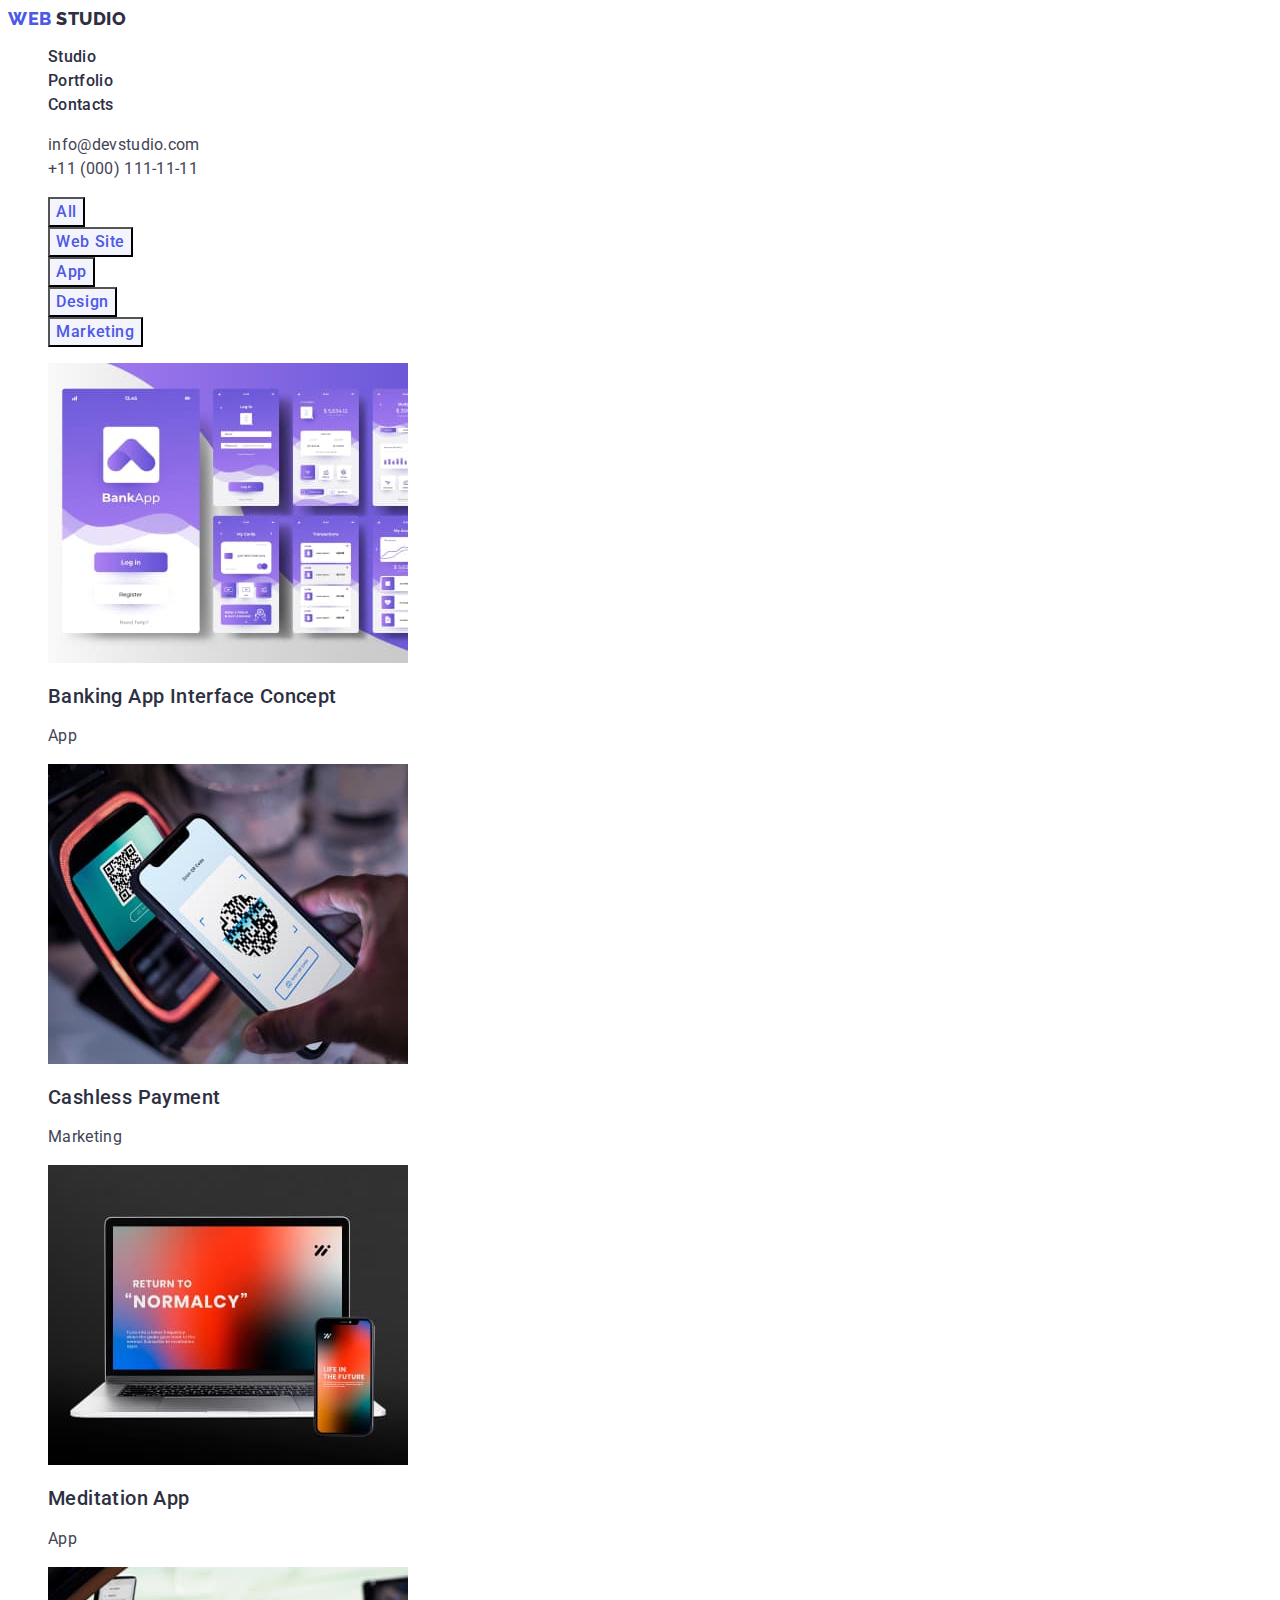
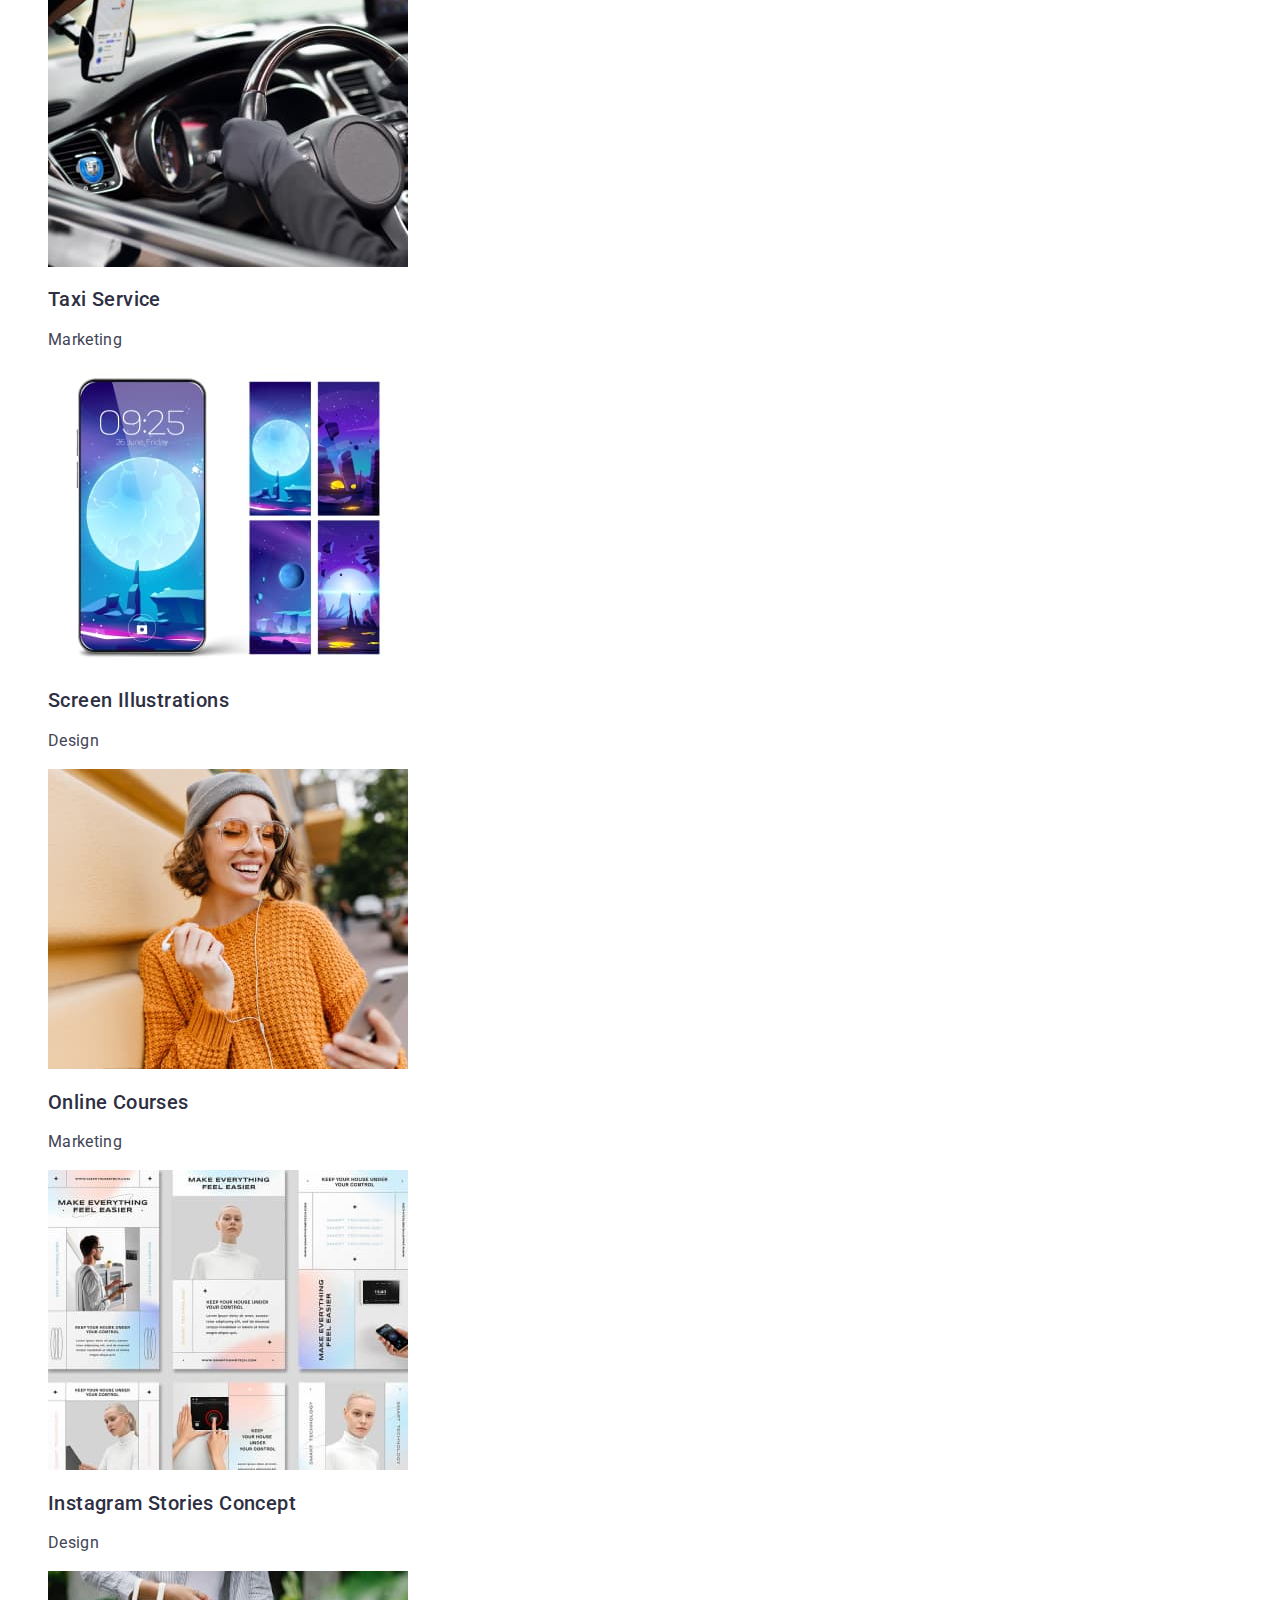
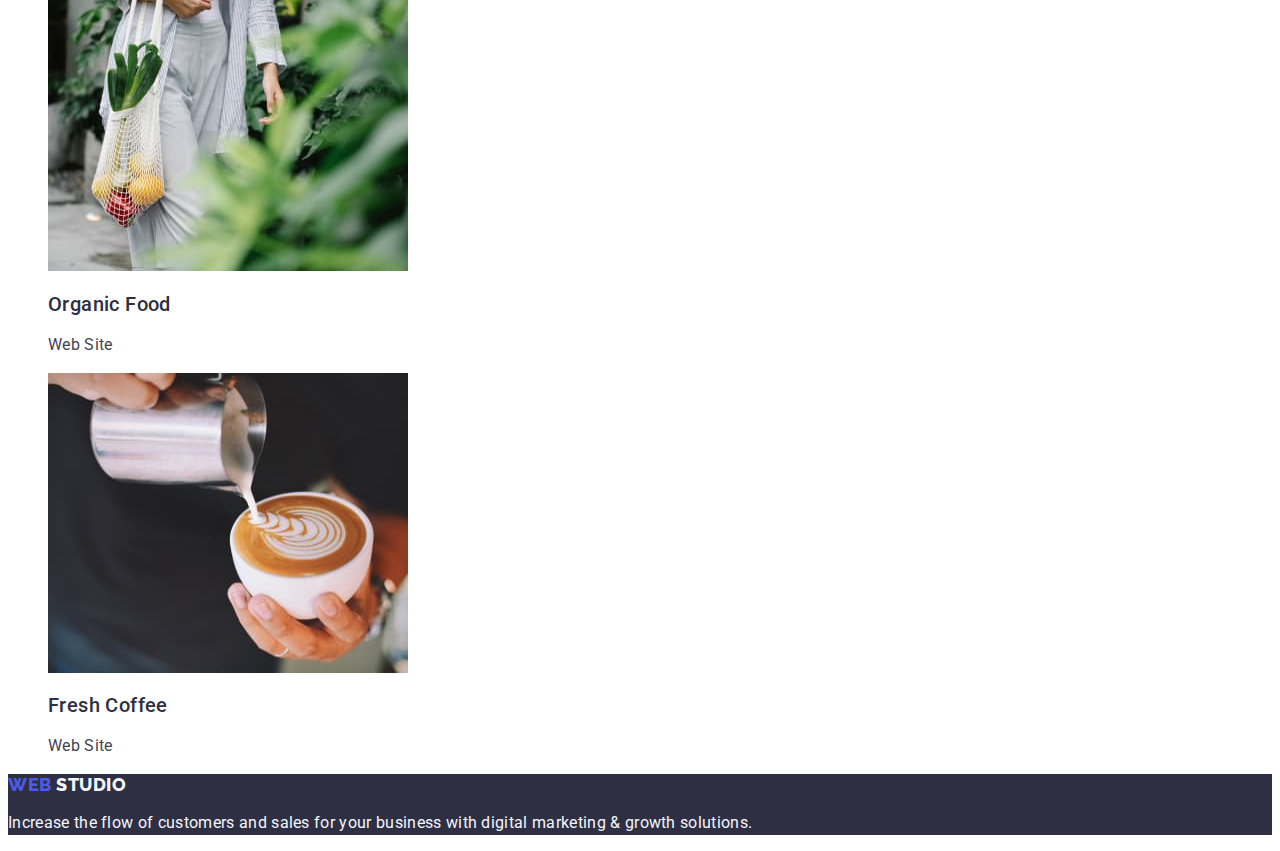
==== portfolio.html @ 983f48d8 "Initial commit" ====
<!DOCTYPE html>
<html lang="en">
<head>
    <meta charset="UTF-8">
    <meta http-equiv="X-UA-Compatible" content="IE=edge">
    <meta name="viewport" content="width=device-width, initial-scale=1.0">
    <title>Portfolio</title>
    <link rel="stylesheet" href="./css/styles.css">
    <link rel="preconnect" href="https://fonts.googleapis.com">
    <link rel="preconnect" href="https://fonts.gstatic.com" crossorigin>
    <link
        href="https://fonts.googleapis.com/css2?family=Raleway:wght@800&family=Roboto:wght@400;500;700;900&display=swap"
        rel="stylesheet">
</head>
<body>
    <header class="header">
        <nav>
            <a href="./index.html" class="logo link">Web
                <span class="logo-header">Studio</span>
            </a>
            <ul class="header-list list">
                <li class="header-item">
                    <a href="./index.html" class="header-link link">Studio</a>
                </li>
                <li class="header-item">
                    <a href="./portfolio.html" class="header-link link">Portfolio</a>
                </li>
                <li class="header-item">
                    <a href="" class="header-link link">Contacts</a>
                </li>
            </ul>
        </nav>
        <address class="address">
            <ul class="address-list list">
                <li class="address-item">
                    <a href="mailto:info@devstudio.com" class="address-link link text">info@devstudio.com</a>
                </li>
                <li class="address-item">
                    <a href="tel:+110001111111" class="address-link link text">+11 (000) 111-11-11</a>
                </li>
            </ul>
        </address>
    </header>
    <main>
      <section class="portfolio">
        <h1 class="portfolio-title" hidden="">Portfolio</h1>
        <ul class="portfolio-filter list">
            <li class="filter-item"><button type="button" class="filter-button button-text">All</button></li>
            <li class="filter-item"><button type="button" class="filter-button button-text">Web Site</button></li>
            <li class="filter-item"><button type="button" class="filter-button button-text">App</button></li>
            <li class="filter-item"><button type="button" class="filter-button button-text">Design</button></li>
            <li class="filter-item"><button type="button" class="filter-button button-text">Marketing</button></li>
        </ul>
        <ul class="portfolio-list list">
            <li class="portfolio-item">
                <a href="" class="portfolio-link link">
                    <img src="./images/portfolio/banking_app.jpg" alt="Banking App Interface Concept" width="360" height="300">
                    <h2 class="portfolio-description small-title">Banking App Interface Concept</h2>
                    <p class="portfolio-text text">App</p>
                </a>
            </li>
            <li class="portfolio-item">
                <a href="" class="portfolio-link link">
                    <img src="./images/portfolio/cashless_payment.jpg" alt="Cashless Payment" width="360" height="300">
                    <h2 class="portfolio-description small-title">Cashless Payment</h2>
                    <p class="portfolio-text text">Marketing</p>
                </a>
            </li>
            <li class="portfolio-item">
                <a href="" class="portfolio-link link">
                    <img src="./images/portfolio/meditation_app.jpg" alt="Meditation App" width="360" height="300">
                    <h2 class="portfolio-description small-title">Meditation App</h2>
                    <p class="portfolio-text text">App</p>
                </a>
            </li>
            <li class="portfolio-item">
                <a href="" class="portfolio-link link">
                    <img src="./images/portfolio/taxi_service.jpg" alt="Taxi Service" width="360" height="300">
                    <h2 class="portfolio-description small-title">Taxi Service</h2>
                    <p class="portfolio-text text">Marketing</p>
                </a>
            </li>
            <li class="portfolio-item">
                <a href="" class="portfolio-link link">
                    <img src="./images/portfolio/screen_illustrations.jpg" alt="Screen Illustrations" width="360" height="300">
                    <h2 class="portfolio-description small-title">Screen Illustrations</h2>
                    <p class="portfolio-text text">Design</p>
                </a>
            </li>
            <li class="portfolio-item">
                <a href="" class="portfolio-link link">
                    <img src="./images/portfolio/online_courses.jpg" alt="Online Courses" width="360" height="300">
                    <h2 class="portfolio-description small-title">Online Courses</h2>
                    <p class="portfolio-text text">Marketing</p>
                </a>
            </li>
            <li class="portfolio-item">
                <a href="" class="portfolio-link link">
                    <img src="./images/portfolio/instagram_concept.jpg" alt="Instagram Stories Concept" width="360"
                        height="300">
                    <h2 class="portfolio-description small-title">Instagram Stories Concept</h2>
                    <p class="portfolio-text text">Design</p>
                </a>
            </li>
            <li class="portfolio-item">
                <a href="" class="portfolio-link link">
                    <img src="./images/portfolio/organic_food.jpg" alt="Organic Food" width="360" height="300">
                    <h2 class="portfolio-description small-title">Organic Food</h2>
                    <p class="portfolio-text text">Web Site</p>
                </a>
            </li>
            <li class="portfolio-item">
                <a href="" class="portfolio-link link">
                    <img src="./images/portfolio/fresh_coffee.jpg" alt="Fresh Coffee" width="360" height="300">
                    <h2 class="portfolio-description small-title">Fresh Coffee</h2>
                    <p class="portfolio-text text">Web Site</p>
                </a>
            </li>
        </ul>
      </section>
    </main>
        <footer class="footer">
            <a href="./index.html" class="logo link">Web
                <span class="logo-footer">Studio</span>
            </a>
            <p class="footer-text text">
                Increase the flow of customers and sales for your business with digital marketing & growth solutions.
            </p>
    </footer>
</body>
</html>
---- css/styles.css ----
:root {
    --text-color: #434455;
    --title-color: #2e2f42;
    --hover-color: #404bbf;
}

body {
    font-family: "Roboto", sans-serif;
    font-size: 16px;
    color: var(--text-color);
    background-color: #ffffff;
}

.text {
    line-height: 1.5;
    letter-spacing: 0.02em;
    color: var(--text-color);
}

.title {
    font-size: 36px;
    line-height: 1.11;
    letter-spacing: 0.02em;
    text-align: center;
    text-transform: capitalize;
    color: var(--title-color);
}

.small-title {
    font-weight: 500;
    font-size: 20px;
    line-height: 1.2;
    letter-spacing: 0.02em;
    color: var(--title-color);
}

.link {
    text-decoration: none;
}

.list {
    list-style: none;
}

.button-text {
    font-family: "Roboto", sans-serif;
    font-weight: 500;
    font-size: 16px;
    line-height: 1.5;
    letter-spacing: 0.04em;
}

.logo {
    font-family: "Raleway", sans-serif;
    font-weight: 800;
    font-size: 18px;
    line-height: 1.17;
    letter-spacing: 0.03em;
    text-transform: uppercase;
    color: #4d5ae5;
}

.logo-header {
    color: var(--title-color);
}

.header-link {
    font-weight: 500;
    font-size: 16px;
    line-height: 1.5;
    letter-spacing: 0.02em;
    color: var(--title-color);
}

.header-link:is(:hover, :focus) {
    color: var(--hover-color);
}

.address {
    font-style: normal;
}

.address-link {
    color: var(--text-color);
}

.address-link:is(:hover, :focus) {
    color: var(--hover-color);
}

.footer {
    background-color: #2e2f42;
}

.logo-footer {
    color: #f4f4fd;
}

.footer-text {
    color: #f4f4fd;
}

.hero {
    background-color: #2e2f42;
}

.hero-title {
    font-size: 56px;
    line-height: 1.07;
    text-align: center;
    letter-spacing: 0.02em;
    color: #ffffff;
}

.hero-button {
    color: #ffffff;
    background-color: #4d5ae5;
    cursor: pointer;
}

.hero-button:is(:hover, :focus) {
    background-color: var(--hover-color);
}

.team {
    background-color: #f4f4fd;
}

.team-item {
    background-color: #ffffff;
}

.filter-button {
    cursor: pointer;
    color: #4d5ae5;
    background-color: #f4f4fd;
}

.filter-button:is(:hover, :focus) {
    color: #ffffff;
    background-color: var(--hover-color);
}
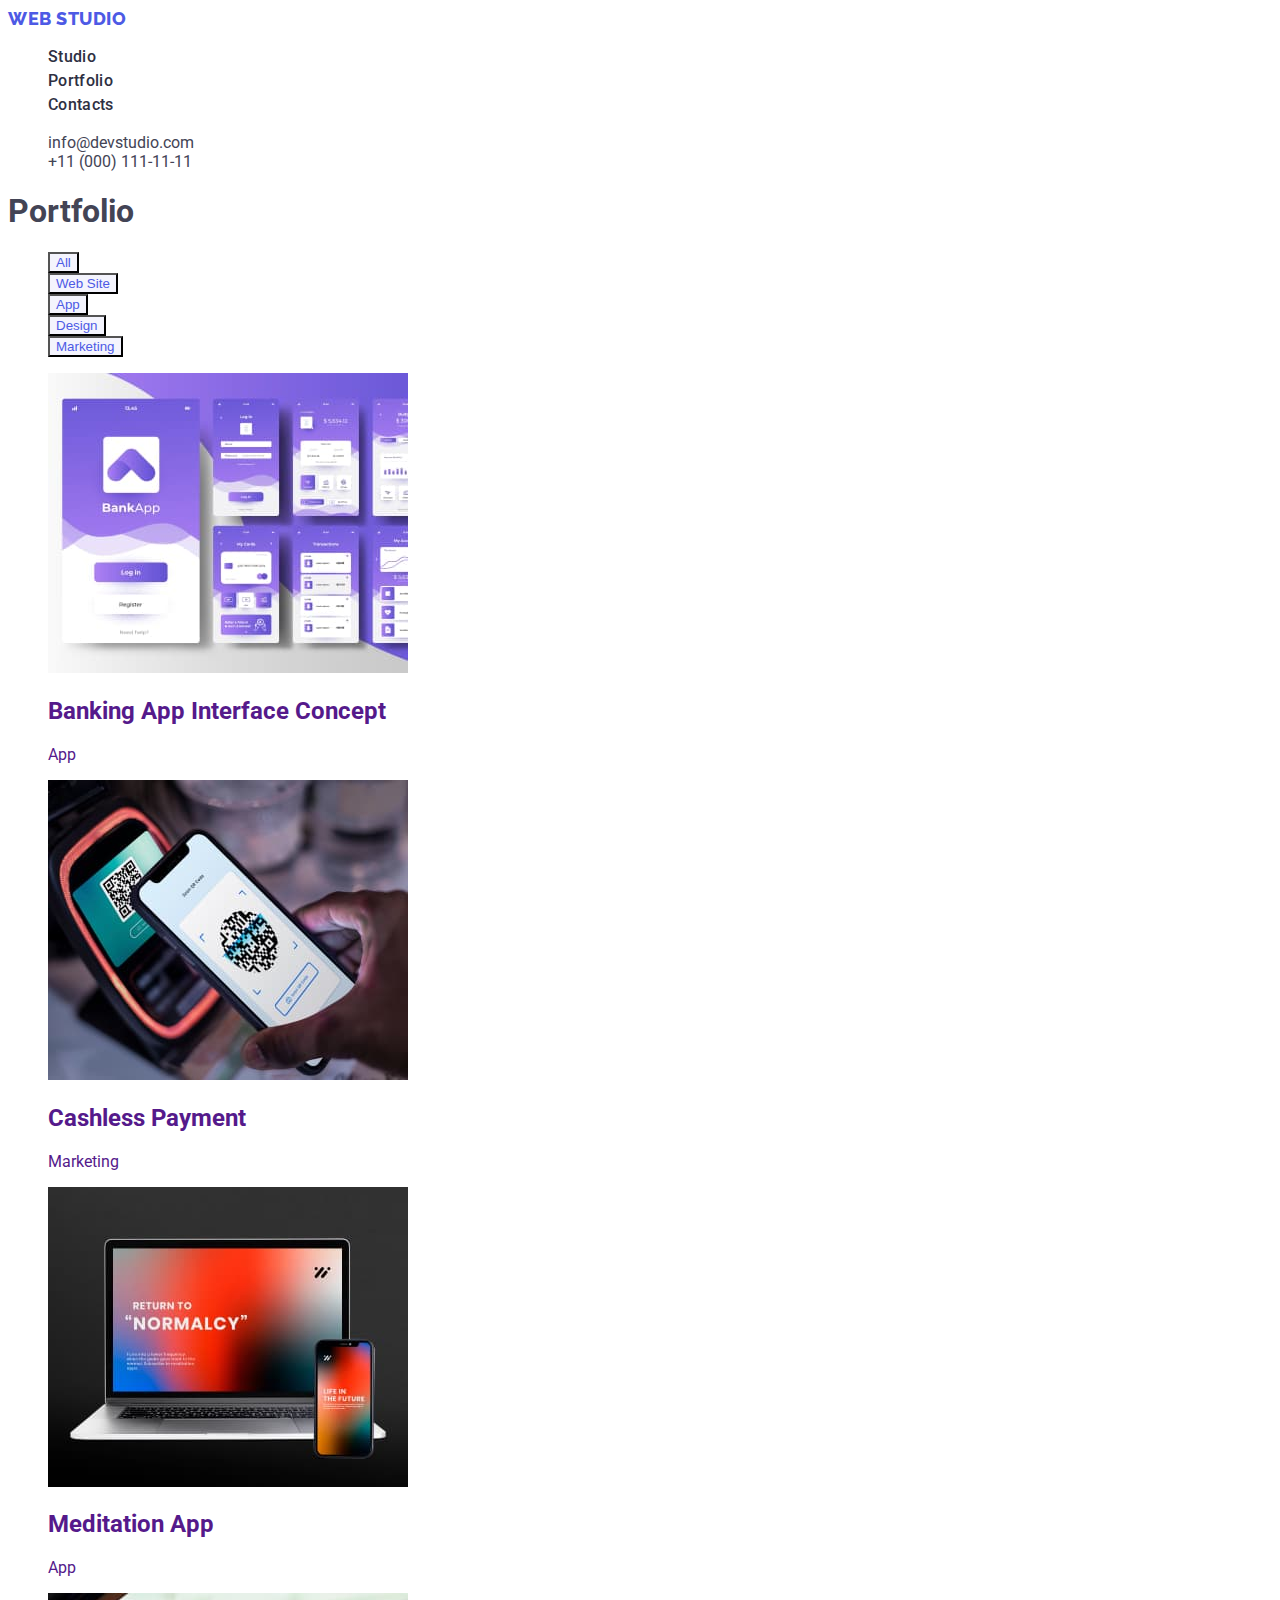
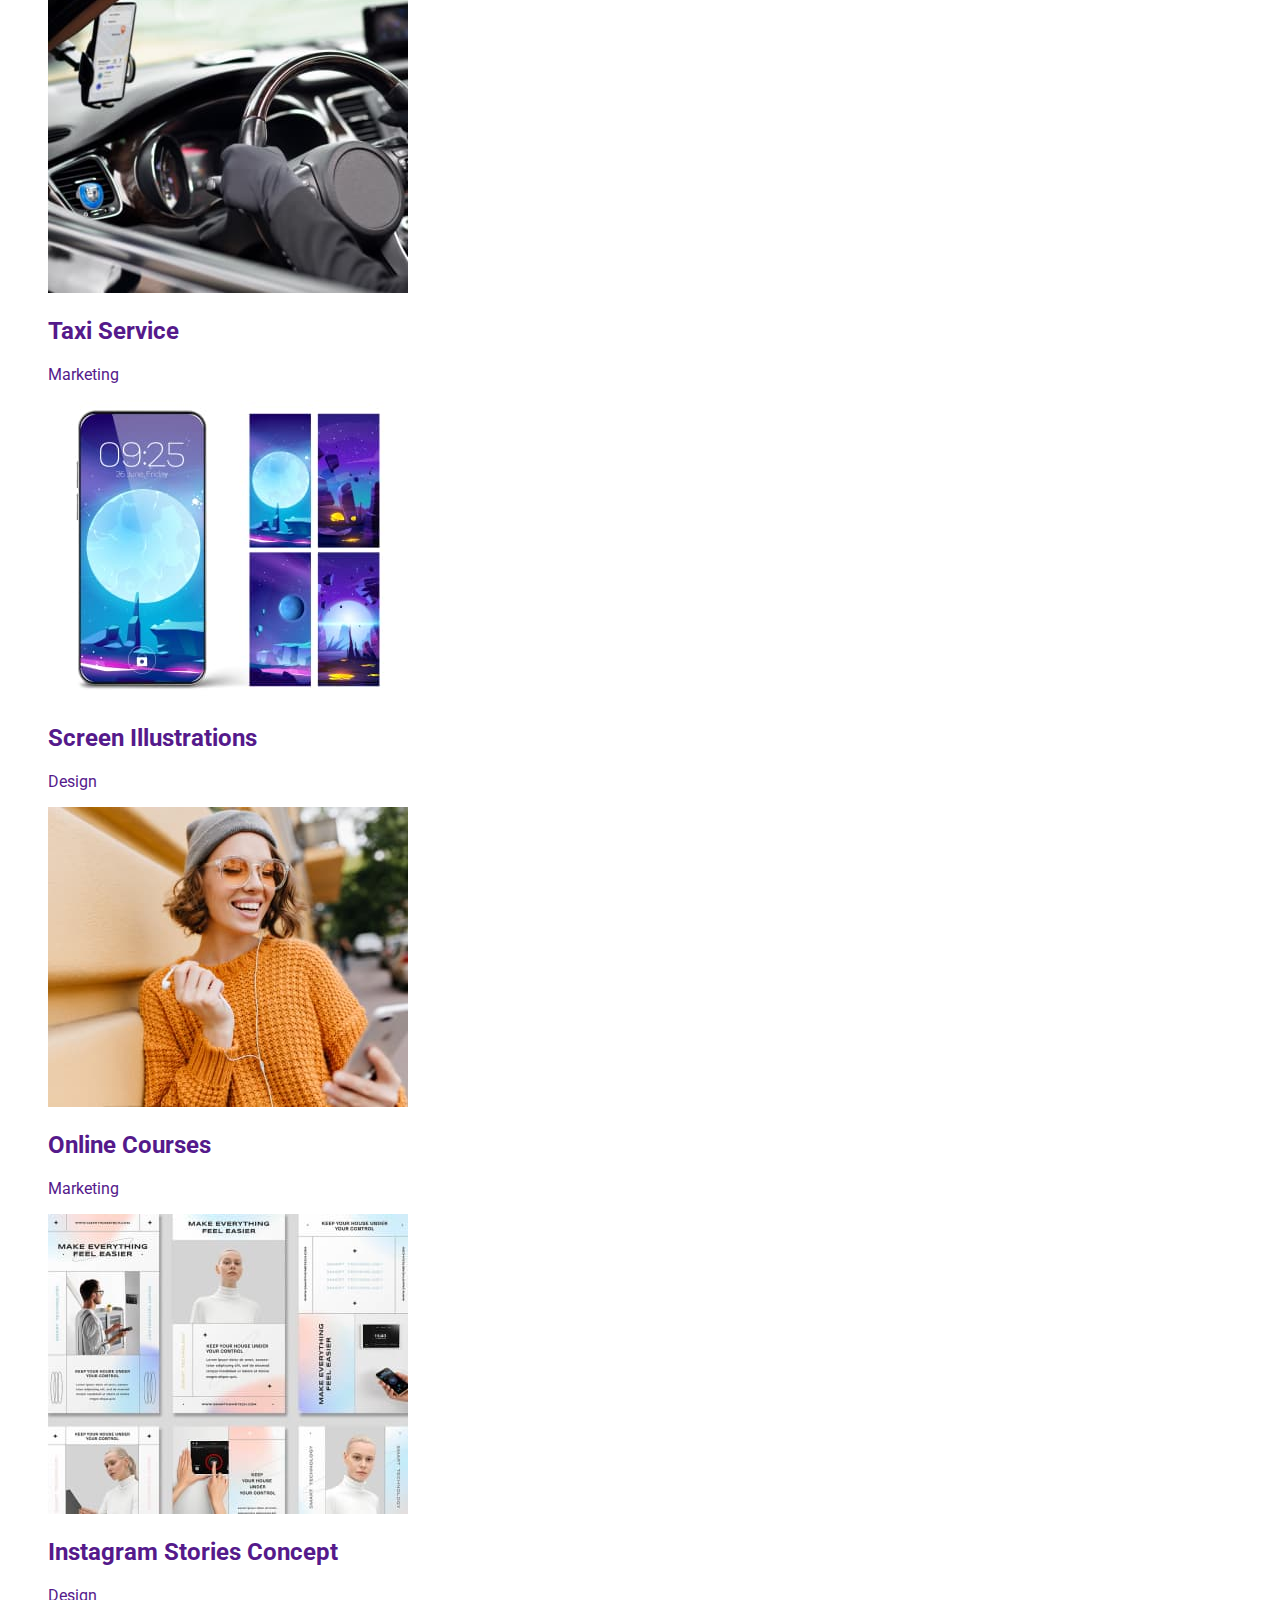
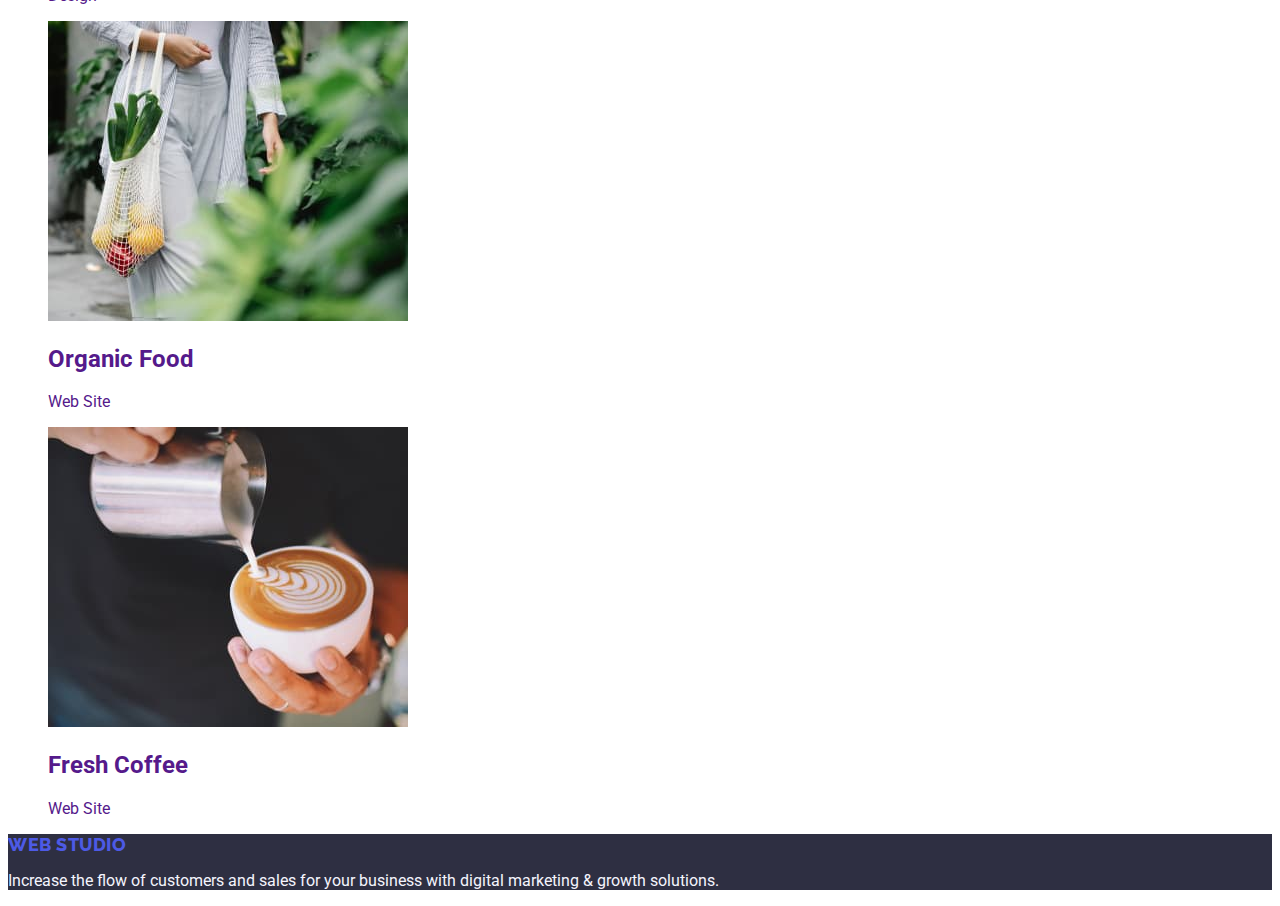
==== commit fc4932f5: "main-html" ====
--- a/portfolio.html
+++ b/portfolio.html
@@ -5,6 +5,10 @@
     <meta http-equiv="X-UA-Compatible" content="IE=edge">
     <meta name="viewport" content="width=device-width, initial-scale=1.0">
     <title>Portfolio</title>
+    <link rel="stylesheet" href="https://cdnjs.cloudflare.com/ajax/libs/modern-normalize/2.0.0/modern-normalize.min.css"
+        integrity="sha512-4xo8blKMVCiXpTaLzQSLSw3KFOVPWhm/TRtuPVc4WG6kUgjH6J03IBuG7JZPkcWMxJ5huwaBpOpnwYElP/m6wg=="
+        crossorigin="anonymous" referrerpolicy="no-referrer" 
+    />
     <link rel="stylesheet" href="./css/styles.css">
     <link rel="preconnect" href="https://fonts.googleapis.com">
     <link rel="preconnect" href="https://fonts.gstatic.com" crossorigin>
@@ -14,118 +18,144 @@
 </head>
 <body>
     <header class="header">
-        <nav>
-            <a href="./index.html" class="logo link">Web
-                <span class="logo-header">Studio</span>
-            </a>
-            <ul class="header-list list">
-                <li class="header-item">
-                    <a href="./index.html" class="header-link link">Studio</a>
-                </li>
-                <li class="header-item">
-                    <a href="./portfolio.html" class="header-link link">Portfolio</a>
-                </li>
-                <li class="header-item">
-                    <a href="" class="header-link link">Contacts</a>
-                </li>
-            </ul>
-        </nav>
-        <address class="address">
-            <ul class="address-list list">
-                <li class="address-item">
-                    <a href="mailto:info@devstudio.com" class="address-link link text">info@devstudio.com</a>
-                </li>
-                <li class="address-item">
-                    <a href="tel:+110001111111" class="address-link link text">+11 (000) 111-11-11</a>
-                </li>
-            </ul>
-        </address>
+        <div class="container header-container">
+            <nav class="header-navigation">
+                <a href="./index.html" class="logo link logo-first">Web
+                    <span class="logo link logo-second">Studio</span>
+                </a>
+                <ul class="header-list list">
+                    <li class="header-item">
+                        <a href="./index.html" class="header-link link">Studio</a>
+                    </li>
+                    <li class="header-item">
+                        <a href="./portfolio.html" class="header-link link">Portfolio</a>
+                    </li>
+                    <li class="header-item">
+                        <a href="" class="header-link link">Contacts</a>
+                    </li>
+                </ul>
+            </nav>
+            <address class="address">
+                <ul class="address-list list">
+                    <li class="address-item">
+                        <a href="mailto:info@devstudio.com" class="address-link link">info@devstudio.com</a>
+                    </li>
+                    <li class="address-item">
+                        <a href="tel:+110001111111" class="address-link link">+11 (000) 111-11-11</a>
+                    </li>
+                </ul>
+            </address>
+        </div>
     </header>
     <main>
       <section class="portfolio">
-        <h1 class="portfolio-title" hidden="">Portfolio</h1>
-        <ul class="portfolio-filter list">
-            <li class="filter-item"><button type="button" class="filter-button button-text">All</button></li>
-            <li class="filter-item"><button type="button" class="filter-button button-text">Web Site</button></li>
-            <li class="filter-item"><button type="button" class="filter-button button-text">App</button></li>
-            <li class="filter-item"><button type="button" class="filter-button button-text">Design</button></li>
-            <li class="filter-item"><button type="button" class="filter-button button-text">Marketing</button></li>
-        </ul>
-        <ul class="portfolio-list list">
-            <li class="portfolio-item">
-                <a href="" class="portfolio-link link">
-                    <img src="./images/portfolio/banking_app.jpg" alt="Banking App Interface Concept" width="360" height="300">
-                    <h2 class="portfolio-description small-title">Banking App Interface Concept</h2>
-                    <p class="portfolio-text text">App</p>
-                </a>
-            </li>
-            <li class="portfolio-item">
-                <a href="" class="portfolio-link link">
-                    <img src="./images/portfolio/cashless_payment.jpg" alt="Cashless Payment" width="360" height="300">
-                    <h2 class="portfolio-description small-title">Cashless Payment</h2>
-                    <p class="portfolio-text text">Marketing</p>
-                </a>
-            </li>
-            <li class="portfolio-item">
-                <a href="" class="portfolio-link link">
-                    <img src="./images/portfolio/meditation_app.jpg" alt="Meditation App" width="360" height="300">
-                    <h2 class="portfolio-description small-title">Meditation App</h2>
-                    <p class="portfolio-text text">App</p>
-                </a>
-            </li>
-            <li class="portfolio-item">
-                <a href="" class="portfolio-link link">
-                    <img src="./images/portfolio/taxi_service.jpg" alt="Taxi Service" width="360" height="300">
-                    <h2 class="portfolio-description small-title">Taxi Service</h2>
-                    <p class="portfolio-text text">Marketing</p>
-                </a>
-            </li>
-            <li class="portfolio-item">
-                <a href="" class="portfolio-link link">
-                    <img src="./images/portfolio/screen_illustrations.jpg" alt="Screen Illustrations" width="360" height="300">
-                    <h2 class="portfolio-description small-title">Screen Illustrations</h2>
-                    <p class="portfolio-text text">Design</p>
-                </a>
-            </li>
-            <li class="portfolio-item">
-                <a href="" class="portfolio-link link">
-                    <img src="./images/portfolio/online_courses.jpg" alt="Online Courses" width="360" height="300">
-                    <h2 class="portfolio-description small-title">Online Courses</h2>
-                    <p class="portfolio-text text">Marketing</p>
-                </a>
-            </li>
-            <li class="portfolio-item">
-                <a href="" class="portfolio-link link">
-                    <img src="./images/portfolio/instagram_concept.jpg" alt="Instagram Stories Concept" width="360"
-                        height="300">
-                    <h2 class="portfolio-description small-title">Instagram Stories Concept</h2>
-                    <p class="portfolio-text text">Design</p>
-                </a>
-            </li>
-            <li class="portfolio-item">
-                <a href="" class="portfolio-link link">
-                    <img src="./images/portfolio/organic_food.jpg" alt="Organic Food" width="360" height="300">
-                    <h2 class="portfolio-description small-title">Organic Food</h2>
-                    <p class="portfolio-text text">Web Site</p>
-                </a>
-            </li>
-            <li class="portfolio-item">
-                <a href="" class="portfolio-link link">
-                    <img src="./images/portfolio/fresh_coffee.jpg" alt="Fresh Coffee" width="360" height="300">
-                    <h2 class="portfolio-description small-title">Fresh Coffee</h2>
-                    <p class="portfolio-text text">Web Site</p>
-                </a>
-            </li>
-        </ul>
+        <div class="container">
+            <div class="menu-container">
+                <h1 class="headline hidden">Portfolio</h1>
+                <ul class="portfolio-filter list">
+                    <li class="filter-item"><button type="button" class="filter-button">All</button></li>
+                    <li class="filter-item"><button type="button" class="filter-button">Web Site</button></li>
+                    <li class="filter-item"><button type="button" class="filter-button">App</button></li>
+                    <li class="filter-item"><button type="button" class="filter-button">Design</button></li>
+                    <li class="filter-item"><button type="button" class="filter-button">Marketing</button></li>
+                </ul>
+            </div>
+            <ul class="portfolio-list list">
+                <li class="portfolio-item">
+                    <a href="" class="portfolio-link link">
+                        <img src="./images/portfolio/banking_app.jpg" alt="Banking App Interface Concept" width="360" height="300">
+                        <div class="container-portfolio">
+                            <h2 class="portfolio-description">Banking App Interface Concept</h2>
+                            <p class="portfolio-text">App</p>
+                        </div>
+                    </a>
+                </li>
+                <li class="portfolio-item">
+                    <a href="" class="portfolio-link link">
+                        <img src="./images/portfolio/cashless_payment.jpg" alt="Cashless Payment" width="360" height="300">
+                        <div class="container-portfolio">
+                            <h2 class="portfolio-description">Cashless Payment</h2>
+                            <p class="portfolio-text">Marketing</p>
+                        </div>
+                    </a>
+                </li>
+                <li class="portfolio-item">
+                    <a href="" class="portfolio-link link">
+                        <img src="./images/portfolio/meditation_app.jpg" alt="Meditation App" width="360" height="300">
+                        <div class="container-portfolio">
+                            <h2 class="portfolio-description">Meditation App</h2>
+                            <p class="portfolio-text">App</p>
+                        </div>
+                    </a>
+                </li>
+                <li class="portfolio-item">
+                    <a href="" class="portfolio-link link">
+                        <img src="./images/portfolio/taxi_service.jpg" alt="Taxi Service" width="360" height="300">
+                        <div class="container-portfolio">
+                            <h2 class="portfolio-description">Taxi Service</h2>
+                            <p class="portfolio-text">Marketing</p>
+                        </div>
+                    </a>
+                </li>
+                <li class="portfolio-item">
+                    <a href="" class="portfolio-link link">
+                        <img src="./images/portfolio/screen_illustrations.jpg" alt="Screen Illustrations" width="360" height="300">
+                        <div class="container-portfolio">
+                            <h2 class="portfolio-description">Screen Illustrations</h2>
+                            <p class="portfolio-text">Design</p>
+                        </div>
+                    </a>
+                </li>
+                <li class="portfolio-item">
+                    <a href="" class="portfolio-link link">
+                        <img src="./images/portfolio/online_courses.jpg" alt="Online Courses" width="360" height="300">
+                        <div class="container-portfolio">
+                            <h2 class="portfolio-description">Online Courses</h2>
+                            <p class="portfolio-text">Marketing</p>
+                        </div>
+                    </a>
+                </li>
+                <li class="portfolio-item">
+                    <a href="" class="portfolio-link link">
+                        <img src="./images/portfolio/instagram_concept.jpg" alt="Instagram Stories Concept" width="360"
+                            height="300">
+                        <div class="container-portfolio">
+                            <h2 class="portfolio-description">Instagram Stories Concept</h2>
+                            <p class="portfolio-text">Design</p>
+                        </div>
+                    </a>
+                </li>
+                <li class="portfolio-item">
+                    <a href="" class="portfolio-link link">
+                        <img src="./images/portfolio/organic_food.jpg" alt="Organic Food" width="360" height="300">
+                        <div class="container-portfolio">
+                            <h2 class="portfolio-description">Organic Food</h2>
+                            <p class="portfolio-text">Web Site</p>
+                        </div>
+                    </a>
+                </li>
+                <li class="portfolio-item">
+                    <a href="" class="portfolio-link link">
+                        <img src="./images/portfolio/fresh_coffee.jpg" alt="Fresh Coffee" width="360" height="300">
+                        <div class="container-portfolio">
+                            <h2 class="portfolio-description">Fresh Coffee</h2>
+                            <p class="portfolio-text">Web Site</p>
+                        </div>
+                    </a>
+                </li>
+            </ul>
+        </div>
       </section>
     </main>
-        <footer class="footer">
-            <a href="./index.html" class="logo link">Web
-                <span class="logo-footer">Studio</span>
+    <footer class="footer">
+        <div class="container footer-container">
+            <a href="./index.html" class="footer-logo-first logo link">Web
+                <span class="footer-logo-second link logo">Studio</span>
             </a>
-            <p class="footer-text text">
+            <p class="footer-text">
                 Increase the flow of customers and sales for your business with digital marketing & growth solutions.
             </p>
+        </div>
     </footer>
 </body>
 </html>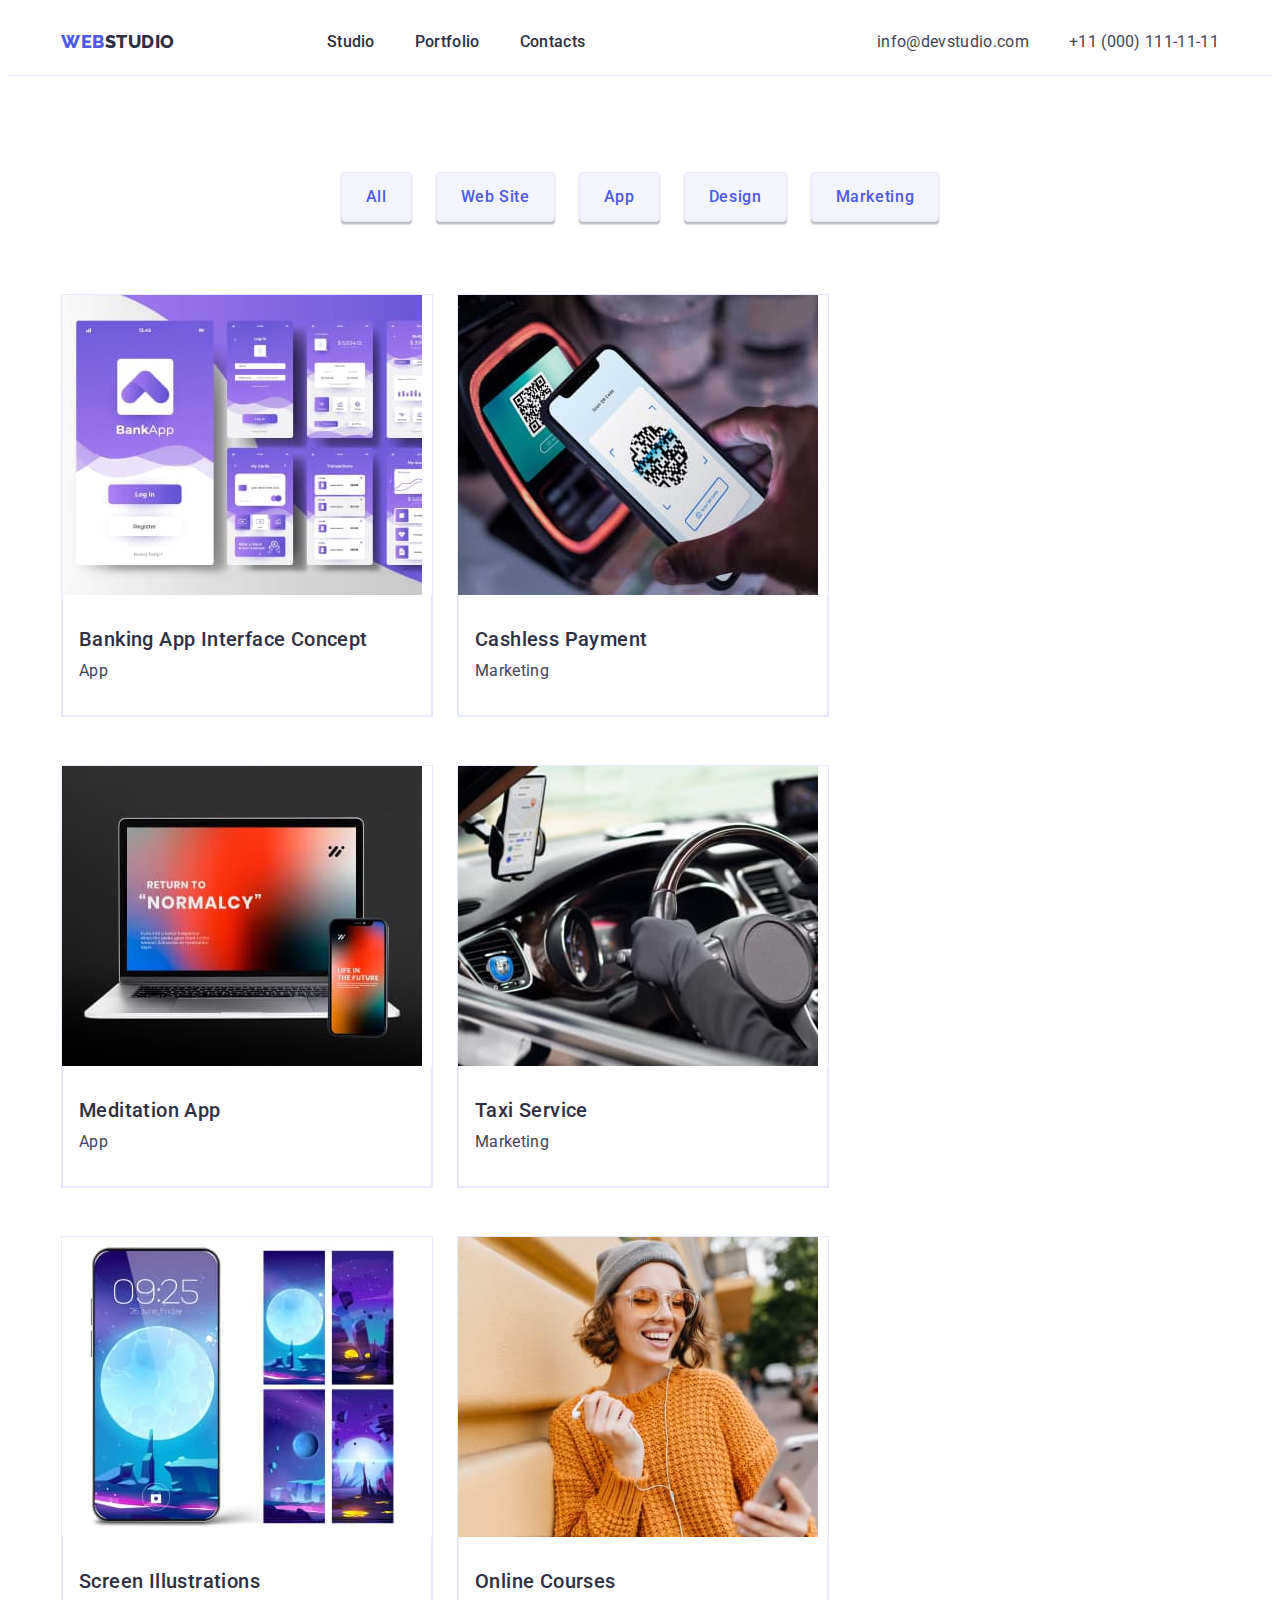
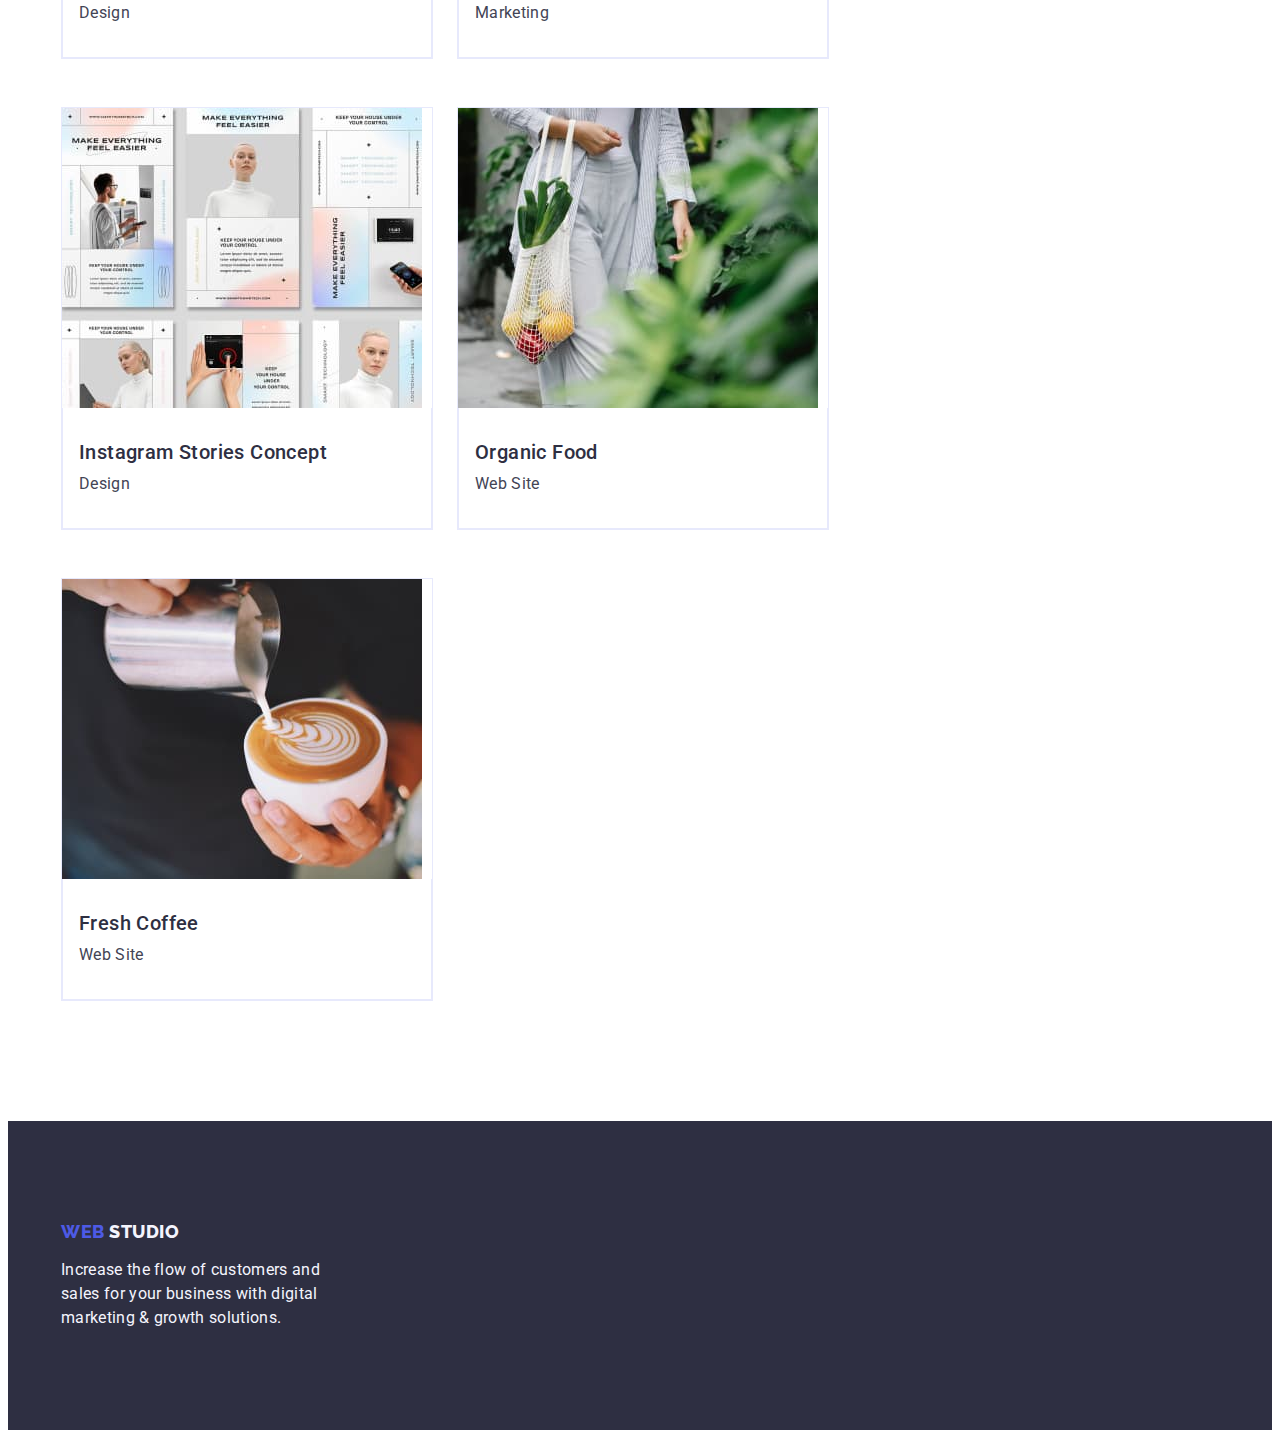
==== commit ce35cb99: "css hw-3 (2)" ====
--- a/portfolio.html
+++ b/portfolio.html
@@ -49,17 +49,15 @@
     </header>
     <main>
       <section class="portfolio">
-        <div class="container">
-            <div class="menu-container">
-                <h1 class="headline hidden">Portfolio</h1>
-                <ul class="portfolio-filter list">
-                    <li class="filter-item"><button type="button" class="filter-button">All</button></li>
-                    <li class="filter-item"><button type="button" class="filter-button">Web Site</button></li>
-                    <li class="filter-item"><button type="button" class="filter-button">App</button></li>
-                    <li class="filter-item"><button type="button" class="filter-button">Design</button></li>
-                    <li class="filter-item"><button type="button" class="filter-button">Marketing</button></li>
-                </ul>
-            </div>
+        <div class="container menu-container">
+            <h1 class="headline hidden">Portfolio</h1>
+            <ul class="portfolio-filter list">
+                <li class="filter-item"><button type="button" class="filter-button">All</button></li>
+                <li class="filter-item"><button type="button" class="filter-button">Web Site</button></li>
+                <li class="filter-item"><button type="button" class="filter-button">App</button></li>
+                <li class="filter-item"><button type="button" class="filter-button">Design</button></li>
+                <li class="filter-item"><button type="button" class="filter-button">Marketing</button></li>
+            </ul>
             <ul class="portfolio-list list">
                 <li class="portfolio-item">
                     <a href="" class="portfolio-link link">
--- a/css/styles.css
+++ b/css/styles.css
@@ -1,37 +1,30 @@
 :root {
-    --text-color: #434455;
     --title-color: #2e2f42;
-    --hover-color: #404bbf;
+    --first-color: #4d5ae5;
+    --second-color: #404bbf;
+    --line-height: 1.5;
+    --color-btn-white: #e7e9fc;
+}
+
+p, h1, h2, h3, h4, h5, h6 {
+    margin: 0;
+}
+
+ul, ol {
+    margin: 0;
+    padding: 0;
+}
+
+img {
+    display: block;
+    max-width: 100%;
+    height: auto;
 }
 
 body {
     font-family: "Roboto", sans-serif;
-    font-size: 16px;
-    color: var(--text-color);
+    color: #434455;
     background-color: #ffffff;
-}
-
-.text {
-    line-height: 1.5;
-    letter-spacing: 0.02em;
-    color: var(--text-color);
-}
-
-.title {
-    font-size: 36px;
-    line-height: 1.11;
-    letter-spacing: 0.02em;
-    text-align: center;
-    text-transform: capitalize;
-    color: var(--title-color);
-}
-
-.small-title {
-    font-weight: 500;
-    font-size: 20px;
-    line-height: 1.2;
-    letter-spacing: 0.02em;
-    color: var(--title-color);
 }
 
 .link {
@@ -42,101 +35,381 @@
     list-style: none;
 }
 
-.button-text {
-    font-family: "Roboto", sans-serif;
-    font-weight: 500;
-    font-size: 16px;
-    line-height: 1.5;
-    letter-spacing: 0.04em;
+.container {
+    width: 1158px;
+    padding-left: 15px;
+    padding-right: 15px;
+    margin: 0 auto;
+    /*outline: 2px solid red;*/
+}
+
+.hidden {
+    position: absolute;
+    width: 1px;
+    height: 1px;
+    margin: -1px;
+    border: 0;
+    padding: 0;
+    white-space: nowrap;
+    clip-path: inset(100%);
+    clip: rect(0 0 0 0);
+    overflow: hidden;
+}
+
+.headline {
+    margin-bottom: 48px;
+    margin-left: auto;
+    margin-right: auto;
+    max-width: 496px;
+
+    font-size: 56px;
+    line-height: 1.07;
+    text-align: center;
+    letter-spacing: 0.02em;
+    color: #ffffff;
+}
+
+.header {
+    border-bottom: 1px solid #e7e9fc;
+}
+
+.header-container {
+    display: flex;
+    align-items: center;
+}
+
+.header-navigation {
+    display: flex;
+    align-items: center;
+}
+
+.header-list {
+    display: flex;
+    align-items: center;
+}
+
+.header-item:not(:last-child) {
+    margin-right: 40px;
+}
+
+.header-link {
+    display: flex;
+    padding-top: 24px;
+    padding-bottom: 24px;
+    
+    font-weight: 500;
+    line-height: var(--tipical-line-height);
+    letter-spacing: 0.02em;
+    color: var(--title-color);
+}
+
+.header-link:is(:hover, :focus) {
+    color: var(--second-color);
+}
+
+.logo-first {
+    color: var(--first-color);
+}
+
+.logo-second {
+    margin: 0 auto;
+    color: var(--title-color);
 }
 
 .logo {
     font-family: "Raleway", sans-serif;
+    font-style: normal;
     font-weight: 800;
     font-size: 18px;
     line-height: 1.17;
+    display: flex;
+    align-items: center;
     letter-spacing: 0.03em;
     text-transform: uppercase;
-    color: #4d5ae5;
-}
-
-.logo-header {
-    color: var(--title-color);
-}
-
-.header-link {
-    font-weight: 500;
+    margin-right: 76px;
+}
+
+.address {
+    display: flex;
+    margin-left: auto;
+    font-style: normal;
+}
+
+.address-list {
+    display: flex;
+}
+
+.address-link {
+    padding-top: 24px;
+    padding-bottom: 24px;
+    font-family: inherit;
+    font-style: normal;
+    font-weight: 400;
     font-size: 16px;
-    line-height: 1.5;
-    letter-spacing: 0.02em;
-    color: var(--title-color);
-}
-
-.header-link:is(:hover, :focus) {
-    color: var(--hover-color);
-}
-
-.address {
-    font-style: normal;
-}
-
-.address-link {
-    color: var(--text-color);
+    line-height: var(--line-height);
+    letter-spacing: 0.02em;
+    color: inherit;
 }
 
 .address-link:is(:hover, :focus) {
-    color: var(--hover-color);
-}
-
-.footer {
-    background-color: #2e2f42;
-}
-
-.logo-footer {
-    color: #f4f4fd;
-}
-
-.footer-text {
-    color: #f4f4fd;
-}
+    color: var(--second-color);
+}
+
+.address-item:not(:last-child) {
+    margin-right: 40px;
+}
+
+.address-item {}
 
 .hero {
-    background-color: #2e2f42;
-}
-
-.hero-title {
-    font-size: 56px;
-    line-height: 1.07;
+    padding-top: 188px;
+    padding-bottom: 188px;
+    align-items: center;
+    background: var(--title-color);
+}
+
+.hero-container {}
+
+.hero-button {
+    border: none;
+    min-width: 169px;
+    height: 56px;
+    border-radius: 4px;
+    display: block;
+    margin-left: auto;
+    margin-right: auto;
+
+    font-family: inherit;
+    font-weight: 500;
+    font-size: 16px;
+    line-height: var(--line-height);
+    letter-spacing: 0.04em;
+    color: #ffffff;
+    background: var(--first-color);
+    cursor: pointer;
+    box-shadow: 0px 4px 4px rgba(0, 0, 0, 0.15);
+}
+
+.hero-button:is(:hover, :focus) {
+    background: var(--second-color);
+}
+
+.activity {
+    padding-top: 120px;
+    padding-bottom: 120px;
+}
+
+.activity-container {
+    display: flex;
+}
+
+.activity-list {
+    display: flex;
+    gap: 24px;
+}
+
+.activity-item {}
+
+.activity-character {
+    margin-bottom: 8px;
+
+    font-weight: 500;
+    font-size: 20px;
+    line-height: 1.2;
+    letter-spacing: 0.02em;
+    color: var(--title-color);
+}
+
+.activity-text {
+    width: 264px;
+    line-height: var(--line-height);
+    letter-spacing: 0.02em;
+}
+
+.product {
+    padding-bottom: 120px;
+}
+
+.product-container {}
+
+.title {
+    margin-bottom: 72px;
+
+    font-size: 36px;
+    line-height: 1.11;
     text-align: center;
     letter-spacing: 0.02em;
-    color: #ffffff;
-}
-
-.hero-button {
-    color: #ffffff;
-    background-color: #4d5ae5;
+    text-transform: capitalize;
+    color: var(--title-color);
+}
+
+.product-list {
+    display: flex;
+    gap: 24px;
+}
+
+.product-item {
+    width: calc((100% - 48px) / 3);
+}
+
+.team {
+    padding-top: 120px;
+    padding-bottom: 120px;
+
+    background: #f4f4fd;
+}
+
+.team-container {}
+
+.team-list {
+    display: flex;
+    gap: 24px;
+}
+
+.team-item {
+    border-radius: 0px 0px 4px 4px;
+    background-color: #ffffff;
+    width: calc((100% - 72px) / 4);
+}
+
+.our-personnel {
+    display: flex;
+    flex-direction: column;
+    align-items: center;
+    min-width: 232px;
+    padding: 32px 16px;
+}
+
+.team-name {
+    display: flex;
+    font-weight: 500;
+    font-size: 20px;
+    text-align: center;
+    margin-bottom: 8px;
+    line-height: 1.2;
+    letter-spacing: 0.02em;
+    color: var(--title-color);
+}
+
+.team-activity {
+    display: flex;
+    text-align: center;
+    line-height: var(--line-height);
+    letter-spacing: 0.02em;
+}
+
+.filter-button {
+    border-radius: 4px;
+    display: block;
+    margin-left: auto;
+    margin-right: auto;
+    font-family: inherit;
+    font-weight: 500;
+    font-size: 16px;
+    justify-content: center;
+    align-items: center;
+    padding: 12px 24px;
+
+    line-height: var(--line-height);
+    letter-spacing: 0.04em;
+    color: var(--first-color);
+    background: #f4f4fd;
     cursor: pointer;
-}
-
-.hero-button:is(:hover, :focus) {
-    background-color: var(--hover-color);
-}
-
-.team {
-    background-color: #f4f4fd;
-}
-
-.team-item {
-    background-color: #ffffff;
-}
-
-.filter-button {
-    cursor: pointer;
-    color: #4d5ae5;
-    background-color: #f4f4fd;
+    box-shadow: 0px 3px 1px rgba(0, 0, 0, 0.1), 
+    0px 2px 1px rgba(0, 0, 0, 0.08),
+    0px 2px 2px rgba(0, 0, 0, 0.12);
+    border-radius: 4px;
+    border: 1px solid var(--color-btn-white);
 }
 
 .filter-button:is(:hover, :focus) {
     color: #ffffff;
-    background-color: var(--hover-color);
+    background: var(--second-color);
+    border: 1px solid transparent;
+}
+/*Portfolio*/
+.portfolio {
+    padding-top: 96px;
+    padding-bottom: 120px;
+}
+
+.filter-title {}
+
+.menu-container {}
+
+.portfolio-filter {
+    display: flex;
+    gap: 24px;
+    justify-content: center;
+    align-items: center;
+    margin-bottom: 72px;
+}
+
+.filter-item {}
+
+.gallery-container {
+    display: flex;
+    padding-bottom: 120px;
+}
+
+.portfolio-list {
+    display: flex;
+    flex-wrap: wrap;
+    column-gap: 24px;
+    row-gap: 48px;
+}
+
+.portfolio-item {
+    width: calc((100% - 48px) / 3);
+    border: 1px solid var(--color-btn-white);
+}
+
+.portfolio-link {}
+
+.container-portfolio {
+    padding: 32px 16px;
+    border: 1px solid var(--color-btn-white);
+    border-top: none;
+}
+
+.portfolio-description {
+    margin-bottom: 8px;
+    font-weight: 500;
+    font-size: 20px;
+    line-height: 1.2;
+    letter-spacing: 0.02em;
+    color: var(--title-color);
+}
+
+.portfolio-text {
+    line-height: var(--line-height);
+    letter-spacing: 0.02em;
+    color: #434455;
+}
+
+.footer-container {}
+
+.footer {
+    padding-top: 100px;
+    padding-bottom: 100px;    
+    background: var(--title-color);
+}
+
+.footer-logo-first {
+    display: inline-block;
+    margin: 0 0 16px 0;
+    color: var(--first-color);
+}
+
+.footer-logo-second {
+    display: inline-block;
+    margin: 0;
+    color: #f4f4fd;
+}
+
+.footer-text {
+    max-width: 264px;
+    line-height: var(--line-height);
+    letter-spacing: 0.02em;
+    color: #f4f4fd;
 }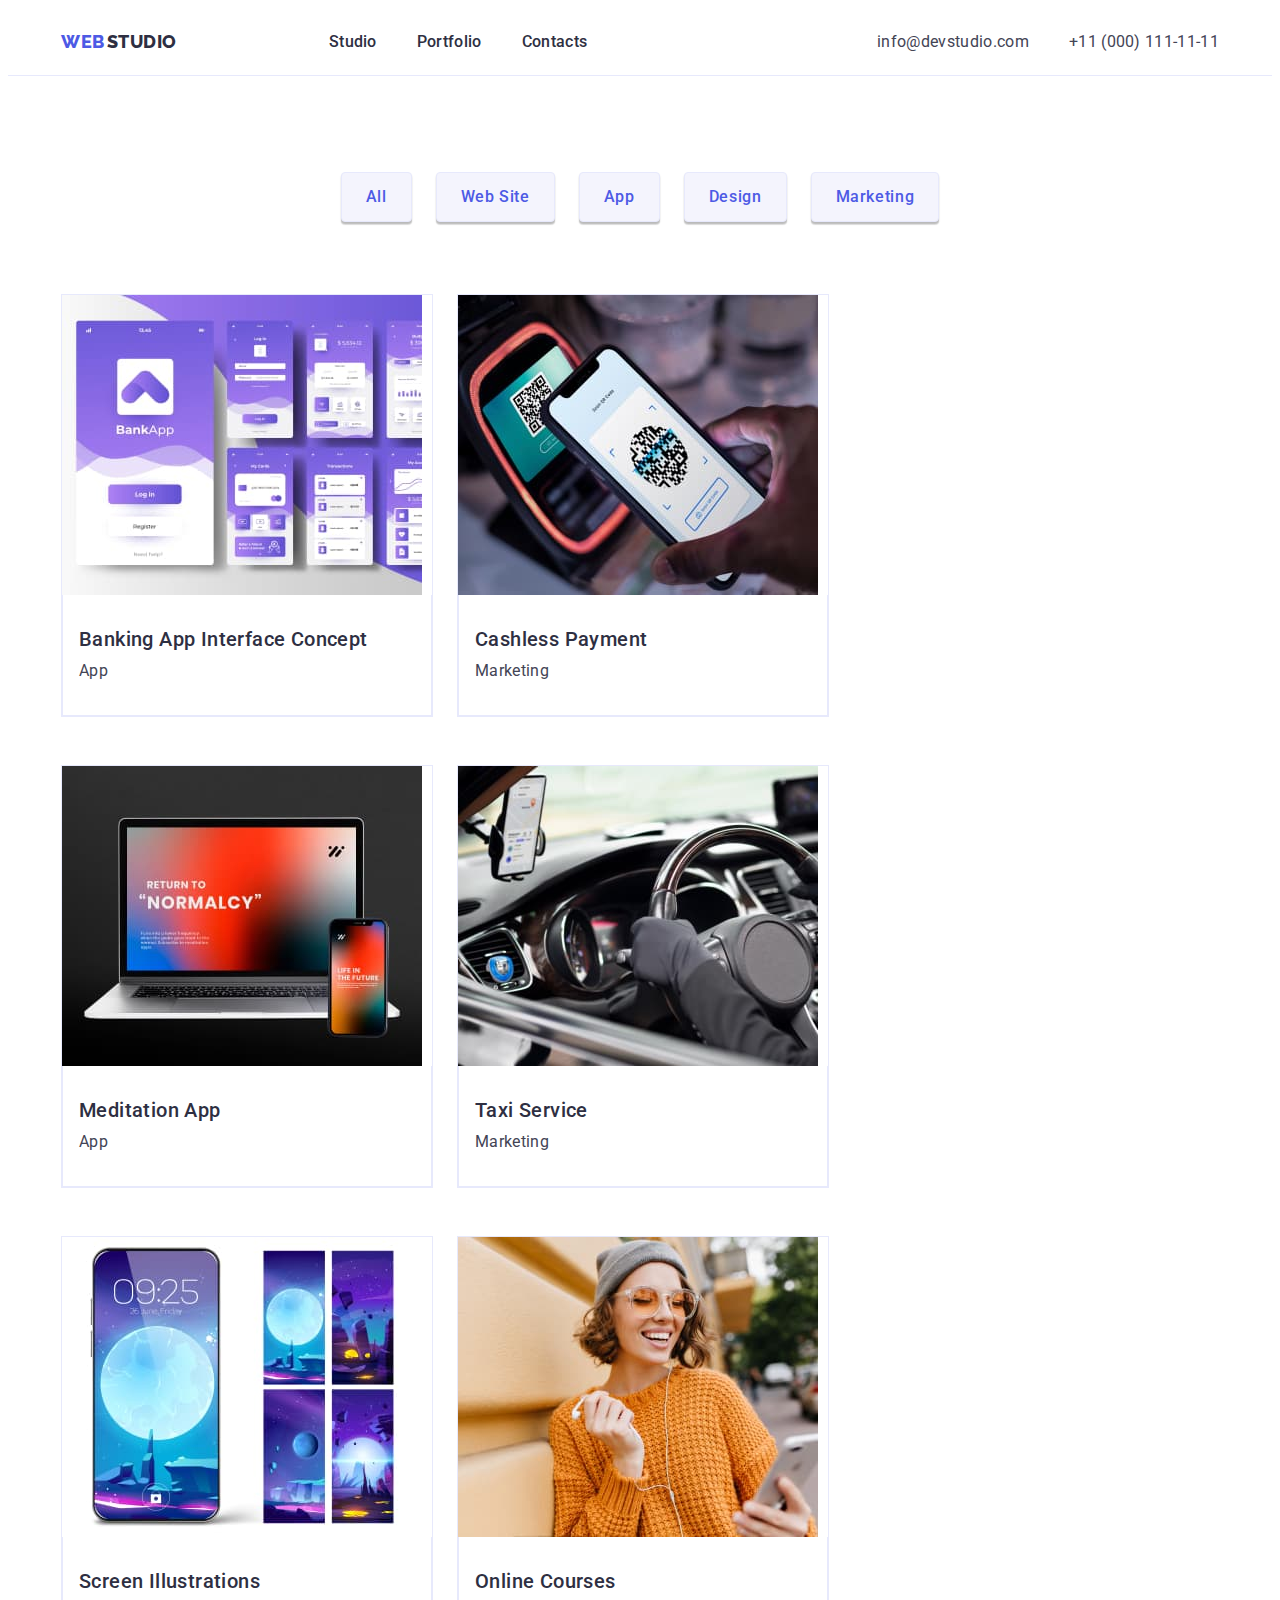
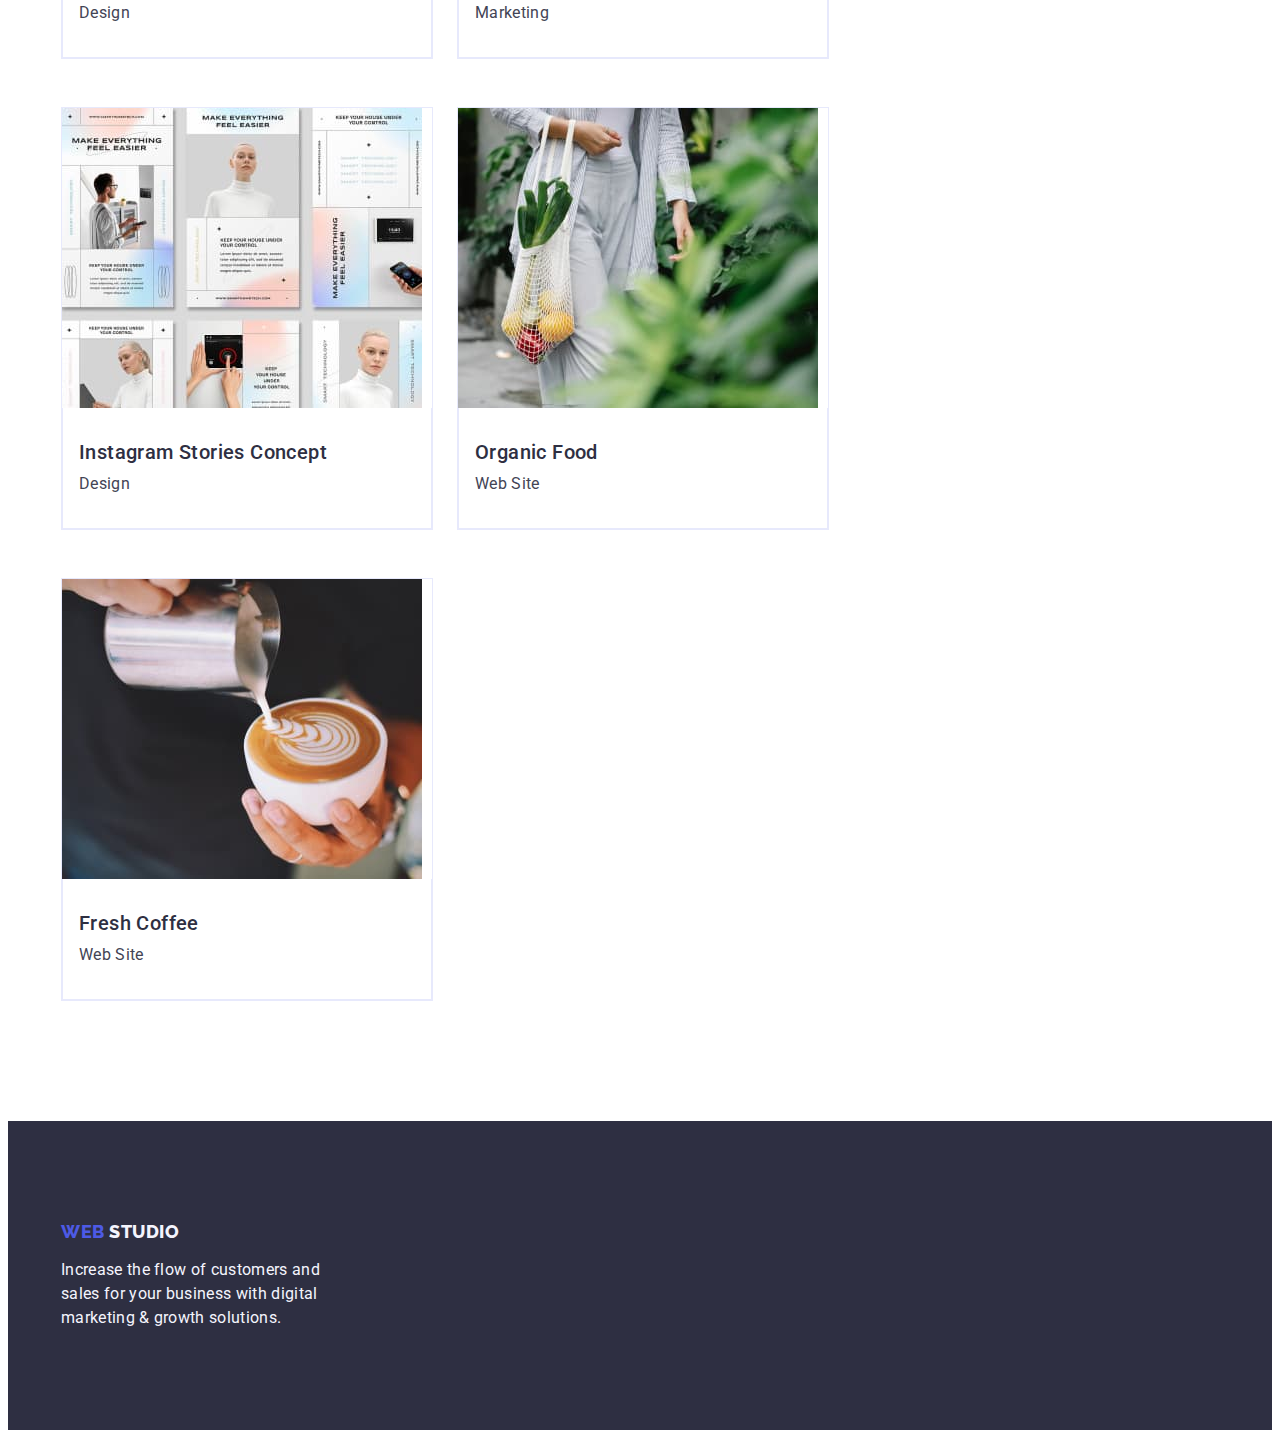
==== commit 43762f45: "margin" ====
--- a/portfolio.html
+++ b/portfolio.html
@@ -20,7 +20,7 @@
     <header class="header">
         <div class="container header-container">
             <nav class="header-navigation">
-                <a href="./index.html" class="logo link logo-first">Web
+                <a href="./index.html" class="logo link logo-first">Web 
                     <span class="logo link logo-second">Studio</span>
                 </a>
                 <ul class="header-list list">
@@ -147,7 +147,7 @@
     </main>
     <footer class="footer">
         <div class="container footer-container">
-            <a href="./index.html" class="footer-logo-first logo link">Web
+            <a href="./index.html" class="footer-logo-first logo link">Web 
                 <span class="footer-logo-second link logo">Studio</span>
             </a>
             <p class="footer-text">
--- a/css/styles.css
+++ b/css/styles.css
@@ -112,7 +112,8 @@
 }
 
 .logo-second {
-    margin: 0 auto;
+    /*margin: 0 auto;*/
+    margin: 0 2px;
     color: var(--title-color);
 }
 
